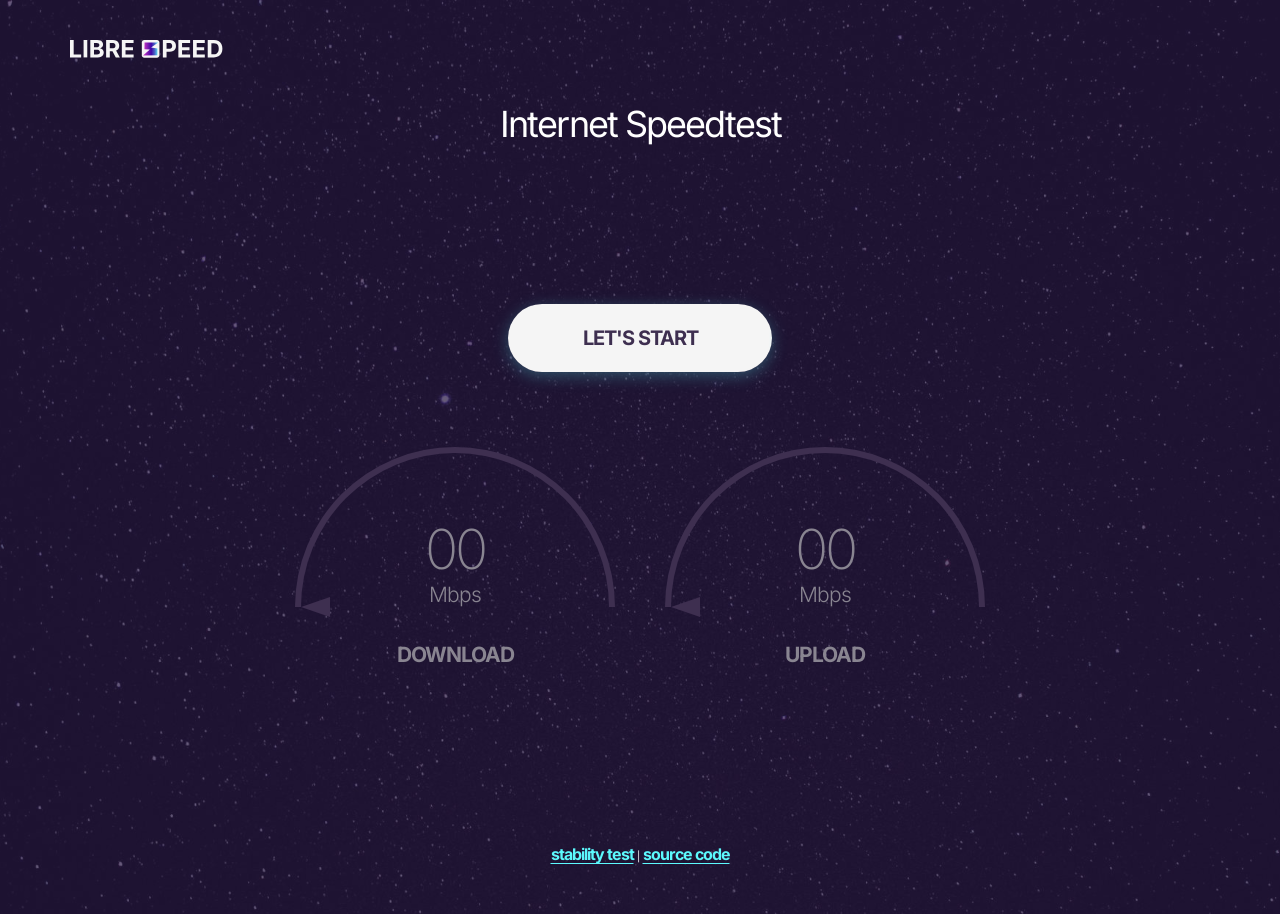
==== frontend/index.html @ df651fca "Implementing Frontend" ====
<!DOCTYPE html>
<html lang="en">
  <head>
    <meta charset="UTF-8" />
    <meta
      name="viewport"
      content="width=device-width, initial-scale=1, shrink-to-fit=no"
    />
    <meta
      name="description"
      content="Free and Open Source Speedtest. Run it right now in your browser, or self-host on a PHP, Golang, Rust or Node server. License: LGPL."
    />
    <link rel="shortcut icon" href="images/favicon.svg" />
    <script type="text/javascript" src="speedtest.js"></script>
    <script type="text/javascript" src="javascript/index.js"></script>
    <link rel="stylesheet" type="text/css" href="styling/index.css" />
    <title>LibreSpeed - Free and Open Source Speedtest</title>
  </head>

  <body>
    <header>
      <img src="images/logo.svg" alt="LibreSpeed" />
    </header>
    <main>
      <h1>Internet Speedtest</h1>

      <div class="server-selector">
        <div class="chosen">
          <div class="chevron">
            <img src="images/chevron.svg" alt="select..." />
          </div>
          <p>current server</p>
          <h2 id="selected-server">searching nearest server...</h2>
        </div>
        <ul class="servers"></ul>
        <p class="sponsor" id="sponsor">&nbsp;</p>
      </div>

      <p id="privacy-warning" class="hidden">
        by clicking the start button you agree to our privacy policy<br />
        <a href="#" id="choose-privacy">or choose your privacy options</a>
      </p>
      <button class="disabled" id="start-button"></button>

      <div class="gauge-layout">
        <div class="ping hidden">
          <span class="label">Ping</span>:&nbsp;
          <span class="value" id="ping">00</span>ms
        </div>

        <div class="gauge download" id="download-gauge">
          <div class="progress"></div>
          <div class="speed"></div>
          <h1><span id="download-speed">00</span> Mbps</h1>
          <h2>Download</h2>
        </div>

        <div class="gauge upload" id="upload-gauge">
          <div class="progress"></div>
          <div class="speed"></div>
          <h1><span id="upload-speed">00</span> Mbps</h1>
          <h2>Upload</h2>
        </div>

        <div class="jitter hidden">
          <span class="label">Jitter</span>:&nbsp;
          <span class="value" id="jitter">00</span>ms
        </div>
      </div>

      <button class="small inverted hidden" id="share-results">
        Share results
      </button>
    </main>
    <footer>
      <p class="source">
        <a href="stability.html">stability test</a> |
        <a href="https://github.com/librespeed/speedtest">source code</a>
      </p>
    </footer>

    <dialog id="share">
      <div class="close-dialog">
        <img src="images/close-button.svg" alt="Close" />
      </div>
      <img id="results" src="" alt="Test results in graphical form" />
      <button id="copy-link">Copy link</button>
    </dialog>

    <dialog id="privacy">
      <div class="close-dialog">
        <img src="images/close-button.svg" alt="Close" />
      </div>
      <section>
        <h1>Privacy Policy</h1>
        <p>
          This HTML5 speed test server is configured with telemetry enabled.
        </p>

        <h2>What data we collect</h2>
        <p>
          At the end of the test, the following data is collected and stored:
        </p>

        <ul>
          <li>Test ID</li>
          <li>Time of testing</li>
          <li>Test results (download and upload speed, ping and jitter)</li>
          <li>IP address</li>
          <li>ISP information</li>
          <li>Approximate location (inferred from IP address, not GPS)</li>
          <li>User agent and browser locale</li>
          <li>Test log (contains no personal information)</li>
        </ul>

        <h2>How we use the data</h2>
        <p>Data collected through this service is used to:</p>

        <ul>
          <li>
            Allow sharing of test results (sharable image for forums, etc.)
          </li>
          <li>
            To improve the service offered to you (for instance, to detect
            problems on our side)
          </li>
        </ul>

        <p>No personal information is disclosed to third parties.</p>

        <h2>Your consent</h2>
        <p>
          By starting the test, you consent to the terms of this privacy policy.
        </p>

        <h2>Data removal</h2>
        <p>
          If you want to have your information deleted, you need to provide
          either the ID of the test or your IP address. This is the only way to
          identify your data, without this information we won't be able to
          comply with your request.
        </p>
        <p>
          Contact this email address for all deletion requests:
          <a href="mailto:PUT@YOUR_EMAIL.HERE">TO BE FILLED BY DEVELOPER</a>.
        </p>
      </section>
      <button id="close-privacy">Close</button>
    </dialog>
  </body>
</html>
---- frontend/styling/index.css ----
/**
 * Design by fromScratch Studio - 2022, 2023 (fromscratch.io)
 * Implementation in HTML/CSS/JS by Timendus - 2024 (https://github.com/Timendus)
 *
 * See https://github.com/librespeed/speedtest/issues/585
 */

@import url("colors.css");
@import url("fonts.css");
@import url("main.css");
@import url("server-selector.css");
@import url("button.css");
@import url("results.css");
@import url("dialog.css");

/* Setting up the basic structure */

* {
  box-sizing: border-box;
  padding: 0;
  margin: 0;
}

html,
body {
  min-height: 100vh;
  width: 100vw;
}

html {
  background-color: var(--background-backup-color);
  background-image: url("../images/background.jpeg");
  background-repeat: no-repeat;
  background-position: center;
  background-size: cover;
  font-size: 10px;

  @media screen and (max-width: 800px) {
    font-size: 8px;
  }
}

body {
  font-family: "Inter", sans-serif;
  background-color: var(--background-overlay-color);
  color: var(--primary-text-color);
  display: flex;
  flex-direction: column;
}

/* Position the logo */

header {
  padding: 4rem 7rem;

  @media screen and (max-width: 800px) {
    padding: 7rem 2rem;
    text-align: center;
  }
}

/* Position the source code link */

footer {
  margin: auto auto 0 auto;
  padding: 5rem;

  & > p.source a {
    font-size: 1.6rem;
    font-weight: 700;
    letter-spacing: -0.1rem;
    color: var(--theme-green);
    text-underline-offset: 0.3rem;
    transition: text-underline-offset 0.2s;

    &:hover {
      color: var(--theme-pink);
      text-underline-offset: 0.5rem;
    }
  }

  @media screen and (max-width: 800px) {
    padding: 4rem;
  }
}
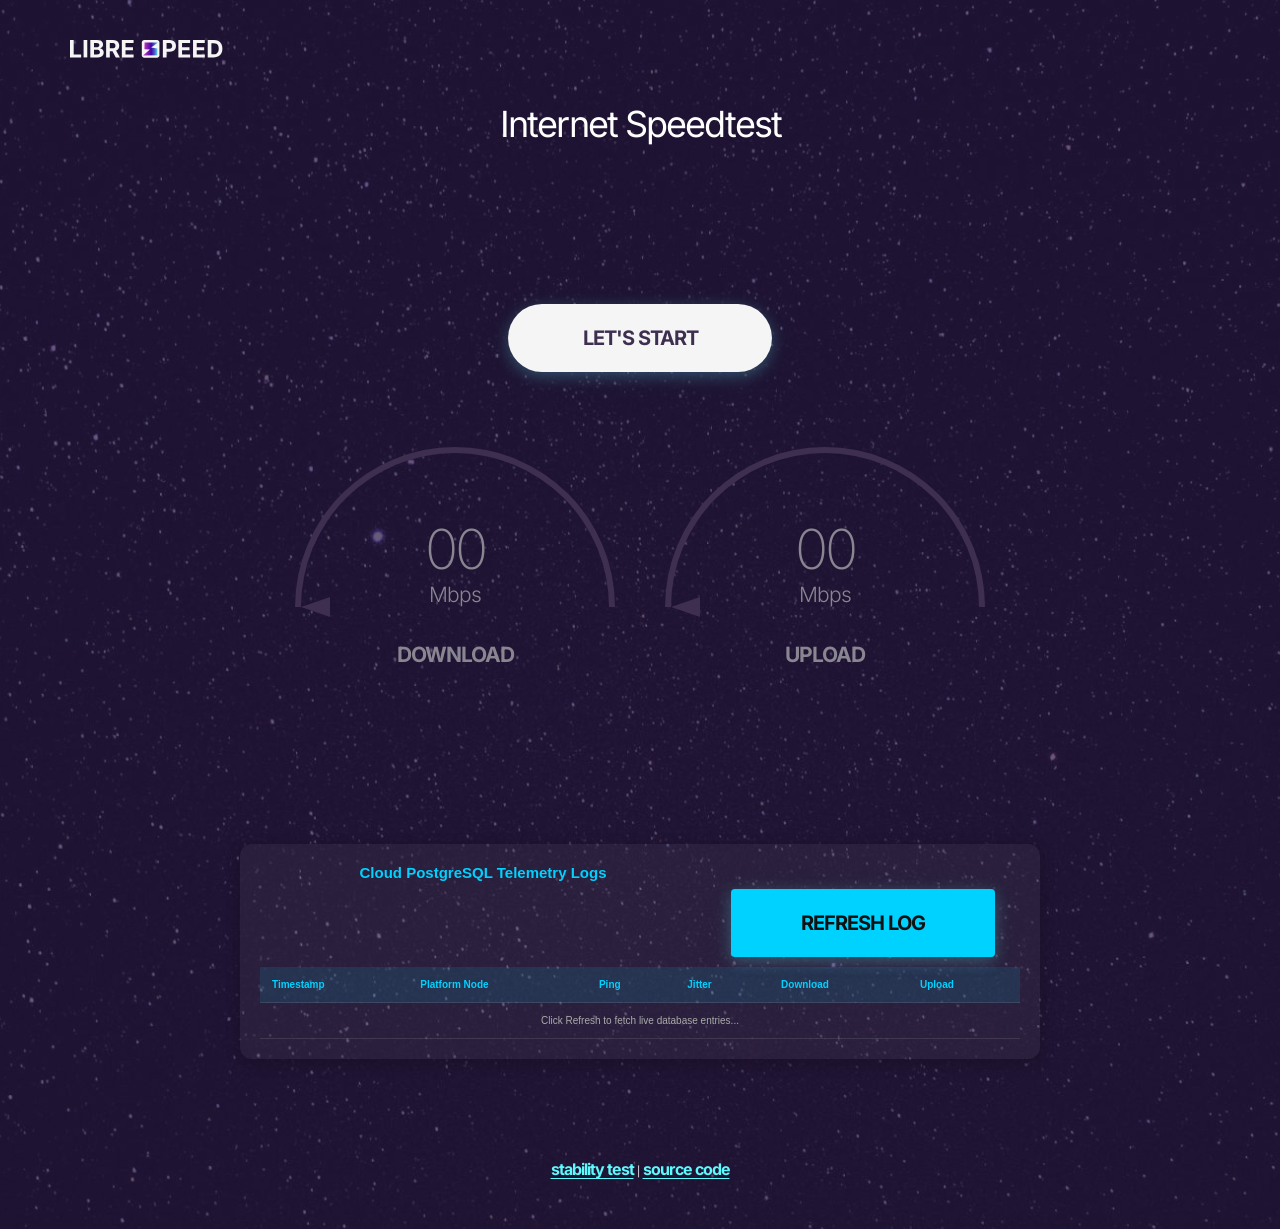
==== commit aecf9dcb: "Update index.html" ====
--- a/frontend/index.html
+++ b/frontend/index.html
@@ -12,9 +12,56 @@
     />
     <link rel="shortcut icon" href="images/favicon.svg" />
     <script type="text/javascript" src="speedtest.js"></script>
-    <script type="text/javascript" src="javascript/index.js"></script>
+    <script type="text/javascript" src="javascript/index.js?v=2"></script>
     <link rel="stylesheet" type="text/css" href="styling/index.css" />
     <title>LibreSpeed - Free and Open Source Speedtest</title>
+    
+    <style>
+      .dashboard-section {
+        max-width: 800px;
+        margin: 50px auto;
+        padding: 20px;
+        background: rgba(255, 255, 255, 0.05);
+        border-radius: 12px;
+        box-shadow: 0 4px 15px rgba(0,0,0,0.2);
+        font-family: sans-serif;
+        color: #fff;
+      }
+      .dashboard-section h2 {
+        text-align: center;
+        margin-bottom: 20px;
+        color: #00d2ff;
+      }
+      .results-table {
+        width: 100%;
+        border-collapse: collapse;
+        margin-top: 10px;
+        text-align: left;
+      }
+      .results-table th, .results-table td {
+        padding: 12px;
+        border-bottom: 1px solid rgba(255, 255, 255, 0.1);
+      }
+      .results-table th {
+        background-color: rgba(0, 210, 255, 0.1);
+        color: #00d2ff;
+      }
+      .results-table tr:hover {
+        background: rgba(255,255,255,0.02);
+      }
+      .refresh-btn {
+        background: #00d2ff;
+        color: #111;
+        border: none;
+        padding: 8px 16px;
+        border-radius: 4px;
+        cursor: pointer;
+        font-weight: bold;
+        float: right;
+        margin-bottom: 10px;
+      }
+      .refresh-btn:hover { background: #00b5dc; }
+    </style>
   </head>
 
   <body>
@@ -71,7 +118,30 @@
       <button class="small inverted hidden" id="share-results">
         Share results
       </button>
+
+      <section class="dashboard-section">
+        <button class="refresh-btn" onclick="loadCloudHistory()">Refresh Log</button>
+        <h2>Cloud PostgreSQL Telemetry Logs</h2>
+        <table class="results-table">
+          <thead>
+            <tr>
+              <th>Timestamp</th>
+              <th>Platform Node</th>
+              <th>Ping</th>
+              <th>Jitter</th>
+              <th>Download</th>
+              <th>Upload</th>
+            </tr>
+          </thead>
+          <tbody id="history-rows">
+            <tr>
+              <td colspan="6" style="text-align:center; color: #aaa;">Click Refresh to fetch live database entries...</td>
+            </tr>
+          </tbody>
+        </table>
+      </section>
     </main>
+
     <footer>
       <p class="source">
         <a href="stability.html">stability test</a> |
@@ -147,5 +217,35 @@
       </section>
       <button id="close-privacy">Close</button>
     </dialog>
+
+    <script>
+      function loadCloudHistory() {
+        fetch('/save-results', { method: 'GET' }) // We can create a quick GET endpoint next to load rows
+          .then(res => res.json())
+          .then(data => {
+            const container = document.getElementById('history-rows');
+            container.innerHTML = '';
+            if(data.length === 0) {
+              container.innerHTML = '<tr><td colspan="6" style="text-align:center;">No entries stored yet.</td></tr>';
+              return;
+            }
+            data.forEach(row => {
+              const tr = document.createElement('tr');
+              tr.innerHTML = `
+                <td>${new Date(row.test_time).toLocaleString()}</td>
+                <td style="color:#00d2ff">${row.testing_platform}</td>
+                <td>${row.ping_ms} ms</td>
+                <td>${row.jitter_ms} ms</td>
+                <td><strong>${row.download_mbps}</strong> Mbps</td>
+                <td><strong>${row.upload_mbps}</strong> Mbps</td>
+              `;
+              container.appendChild(tr);
+            });
+          })
+          .catch(err => console.log("Waiting for backend query interface..."));
+      }
+      // Auto load history metrics when the interface is initialized
+      window.addEventListener('load', loadCloudHistory);
+    </script>
   </body>
 </html>
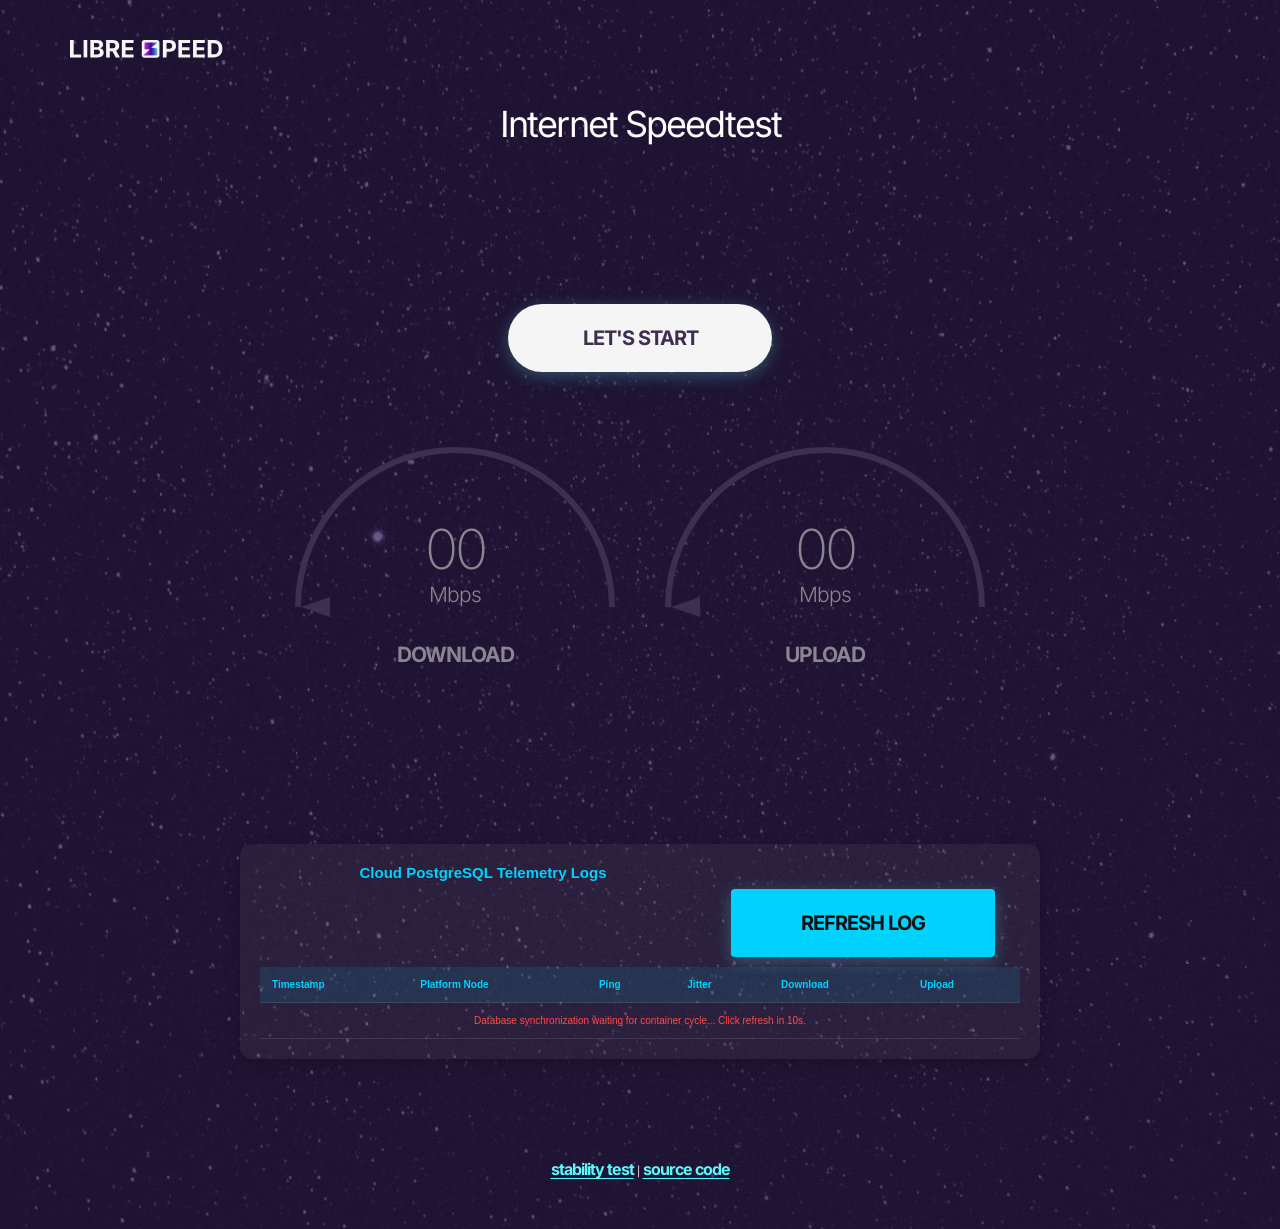
==== commit 8abaad47: "Update index.html" ====
--- a/frontend/index.html
+++ b/frontend/index.html
@@ -218,31 +218,44 @@
       <button id="close-privacy">Close</button>
     </dialog>
 
-    <script>
+ <script>
       function loadCloudHistory() {
-        fetch('/save-results', { method: 'GET' }) // We can create a quick GET endpoint next to load rows
-          .then(res => res.json())
+        // Adding the explicit absolute path ensures it hits your Go handler instead of looking for a static file
+        fetch('/save-results', { method: 'GET' }) 
+          .then(res => {
+            if (!res.ok) throw new Error("Backend response error status: " + res.status);
+            return res.json();
+          })
           .then(data => {
             const container = document.getElementById('history-rows');
             container.innerHTML = '';
-            if(data.length === 0) {
-              container.innerHTML = '<tr><td colspan="6" style="text-align:center;">No entries stored yet.</td></tr>';
+            
+            if (!data || data.length === 0) {
+              container.innerHTML = '<tr><td colspan="6" style="text-align:center; color: #aaa;">No entries stored yet.</td></tr>';
               return;
             }
+            
             data.forEach(row => {
               const tr = document.createElement('tr');
+              // Format timestamp cleanly
+              const testDate = row.test_time ? new Date(row.test_time).toLocaleString() : "Recent Run";
+              
               tr.innerHTML = `
-                <td>${new Date(row.test_time).toLocaleString()}</td>
-                <td style="color:#00d2ff">${row.testing_platform}</td>
-                <td>${row.ping_ms} ms</td>
-                <td>${row.jitter_ms} ms</td>
-                <td><strong>${row.download_mbps}</strong> Mbps</td>
-                <td><strong>${row.upload_mbps}</strong> Mbps</td>
+                <td style="padding: 12px; border-bottom: 1px solid rgba(255,255,255,0.1);">${testDate}</td>
+                <td style="padding: 12px; border-bottom: 1px solid rgba(255,255,255,0.1); color:#00d2ff">${row.testing_platform || 'Unknown Node'}</td>
+                <td style="padding: 12px; border-bottom: 1px solid rgba(255,255,255,0.1);">${row.ping_ms} ms</td>
+                <td style="padding: 12px; border-bottom: 1px solid rgba(255,255,255,0.1);">${row.jitter_ms} ms</td>
+                <td style="padding: 12px; border-bottom: 1px solid rgba(255,255,255,0.1);"><strong>${row.download_mbps}</strong> Mbps</td>
+                <td style="padding: 12px; border-bottom: 1px solid rgba(255,255,255,0.1);"><strong>${row.upload_mbps}</strong> Mbps</td>
               `;
               container.appendChild(tr);
             });
           })
-          .catch(err => console.log("Waiting for backend query interface..."));
+          .catch(err => {
+            console.error("Dashboard synchronization error:", err);
+            const container = document.getElementById('history-rows');
+            container.innerHTML = '<tr><td colspan="6" style="text-align:center; color: #ff4a4a;">Database synchronization waiting for container cycle... Click refresh in 10s.</td></tr>';
+          });
       }
       // Auto load history metrics when the interface is initialized
       window.addEventListener('load', loadCloudHistory);
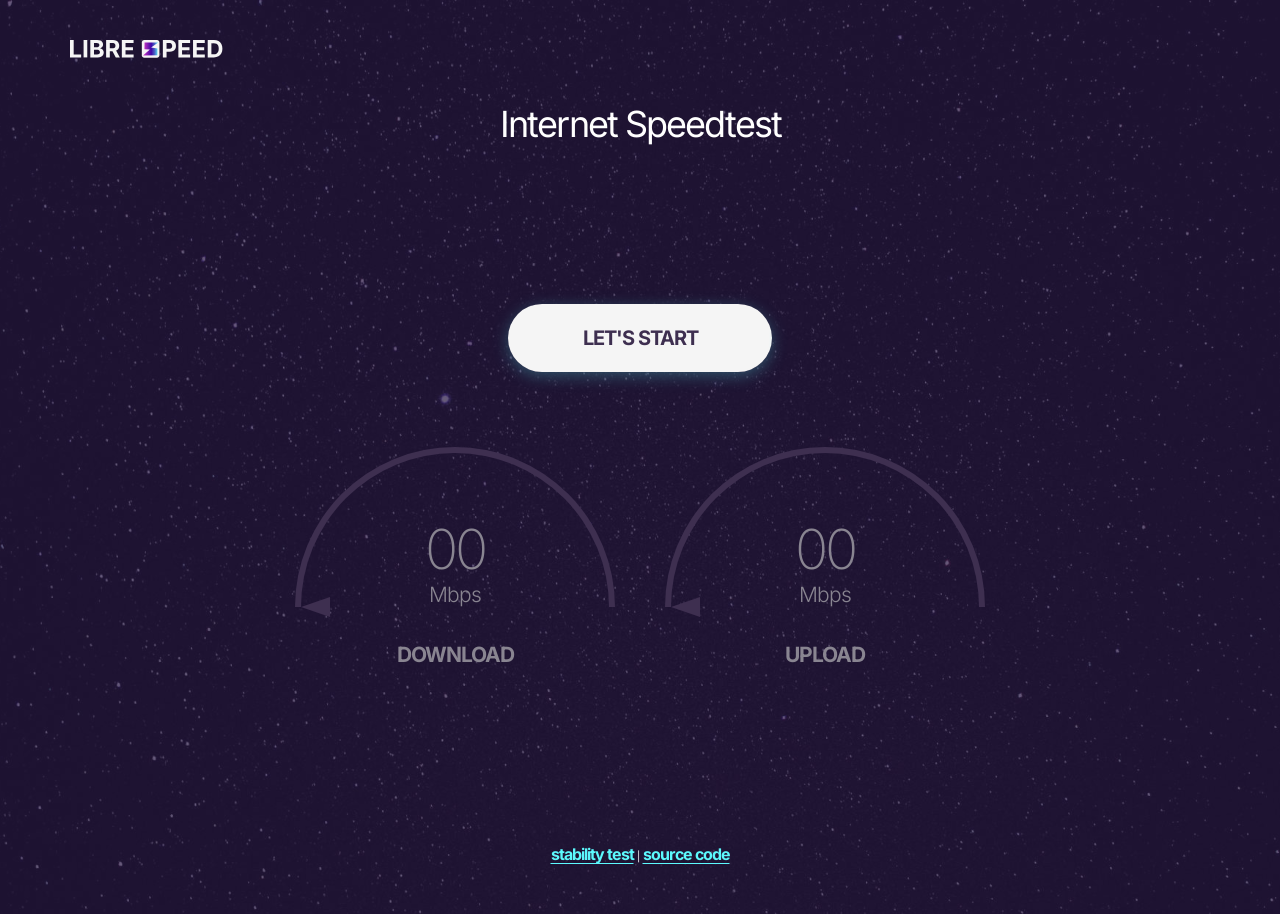
==== commit 4fadfb09: "feat: upgrade network benchmarking with high-precision timing, connection pooling, streaming downloa" ====
--- a/frontend/index.html
+++ b/frontend/index.html
@@ -15,53 +15,6 @@
     <script type="text/javascript" src="javascript/index.js?v=2"></script>
     <link rel="stylesheet" type="text/css" href="styling/index.css" />
     <title>LibreSpeed - Free and Open Source Speedtest</title>
-    
-    <style>
-      .dashboard-section {
-        max-width: 800px;
-        margin: 50px auto;
-        padding: 20px;
-        background: rgba(255, 255, 255, 0.05);
-        border-radius: 12px;
-        box-shadow: 0 4px 15px rgba(0,0,0,0.2);
-        font-family: sans-serif;
-        color: #fff;
-      }
-      .dashboard-section h2 {
-        text-align: center;
-        margin-bottom: 20px;
-        color: #00d2ff;
-      }
-      .results-table {
-        width: 100%;
-        border-collapse: collapse;
-        margin-top: 10px;
-        text-align: left;
-      }
-      .results-table th, .results-table td {
-        padding: 12px;
-        border-bottom: 1px solid rgba(255, 255, 255, 0.1);
-      }
-      .results-table th {
-        background-color: rgba(0, 210, 255, 0.1);
-        color: #00d2ff;
-      }
-      .results-table tr:hover {
-        background: rgba(255,255,255,0.02);
-      }
-      .refresh-btn {
-        background: #00d2ff;
-        color: #111;
-        border: none;
-        padding: 8px 16px;
-        border-radius: 4px;
-        cursor: pointer;
-        font-weight: bold;
-        float: right;
-        margin-bottom: 10px;
-      }
-      .refresh-btn:hover { background: #00b5dc; }
-    </style>
   </head>
 
   <body>
@@ -118,30 +71,7 @@
       <button class="small inverted hidden" id="share-results">
         Share results
       </button>
-
-      <section class="dashboard-section">
-        <button class="refresh-btn" onclick="loadCloudHistory()">Refresh Log</button>
-        <h2>Cloud PostgreSQL Telemetry Logs</h2>
-        <table class="results-table">
-          <thead>
-            <tr>
-              <th>Timestamp</th>
-              <th>Platform Node</th>
-              <th>Ping</th>
-              <th>Jitter</th>
-              <th>Download</th>
-              <th>Upload</th>
-            </tr>
-          </thead>
-          <tbody id="history-rows">
-            <tr>
-              <td colspan="6" style="text-align:center; color: #aaa;">Click Refresh to fetch live database entries...</td>
-            </tr>
-          </tbody>
-        </table>
-      </section>
     </main>
-
     <footer>
       <p class="source">
         <a href="stability.html">stability test</a> |
@@ -217,48 +147,5 @@
       </section>
       <button id="close-privacy">Close</button>
     </dialog>
-
- <script>
-      function loadCloudHistory() {
-        // Adding the explicit absolute path ensures it hits your Go handler instead of looking for a static file
-        fetch('/save-results', { method: 'GET' }) 
-          .then(res => {
-            if (!res.ok) throw new Error("Backend response error status: " + res.status);
-            return res.json();
-          })
-          .then(data => {
-            const container = document.getElementById('history-rows');
-            container.innerHTML = '';
-            
-            if (!data || data.length === 0) {
-              container.innerHTML = '<tr><td colspan="6" style="text-align:center; color: #aaa;">No entries stored yet.</td></tr>';
-              return;
-            }
-            
-            data.forEach(row => {
-              const tr = document.createElement('tr');
-              // Format timestamp cleanly
-              const testDate = row.test_time ? new Date(row.test_time).toLocaleString() : "Recent Run";
-              
-              tr.innerHTML = `
-                <td style="padding: 12px; border-bottom: 1px solid rgba(255,255,255,0.1);">${testDate}</td>
-                <td style="padding: 12px; border-bottom: 1px solid rgba(255,255,255,0.1); color:#00d2ff">${row.testing_platform || 'Unknown Node'}</td>
-                <td style="padding: 12px; border-bottom: 1px solid rgba(255,255,255,0.1);">${row.ping_ms} ms</td>
-                <td style="padding: 12px; border-bottom: 1px solid rgba(255,255,255,0.1);">${row.jitter_ms} ms</td>
-                <td style="padding: 12px; border-bottom: 1px solid rgba(255,255,255,0.1);"><strong>${row.download_mbps}</strong> Mbps</td>
-                <td style="padding: 12px; border-bottom: 1px solid rgba(255,255,255,0.1);"><strong>${row.upload_mbps}</strong> Mbps</td>
-              `;
-              container.appendChild(tr);
-            });
-          })
-          .catch(err => {
-            console.error("Dashboard synchronization error:", err);
-            const container = document.getElementById('history-rows');
-            container.innerHTML = '<tr><td colspan="6" style="text-align:center; color: #ff4a4a;">Database synchronization waiting for container cycle... Click refresh in 10s.</td></tr>';
-          });
-      }
-      // Auto load history metrics when the interface is initialized
-      window.addEventListener('load', loadCloudHistory);
-    </script>
   </body>
 </html>
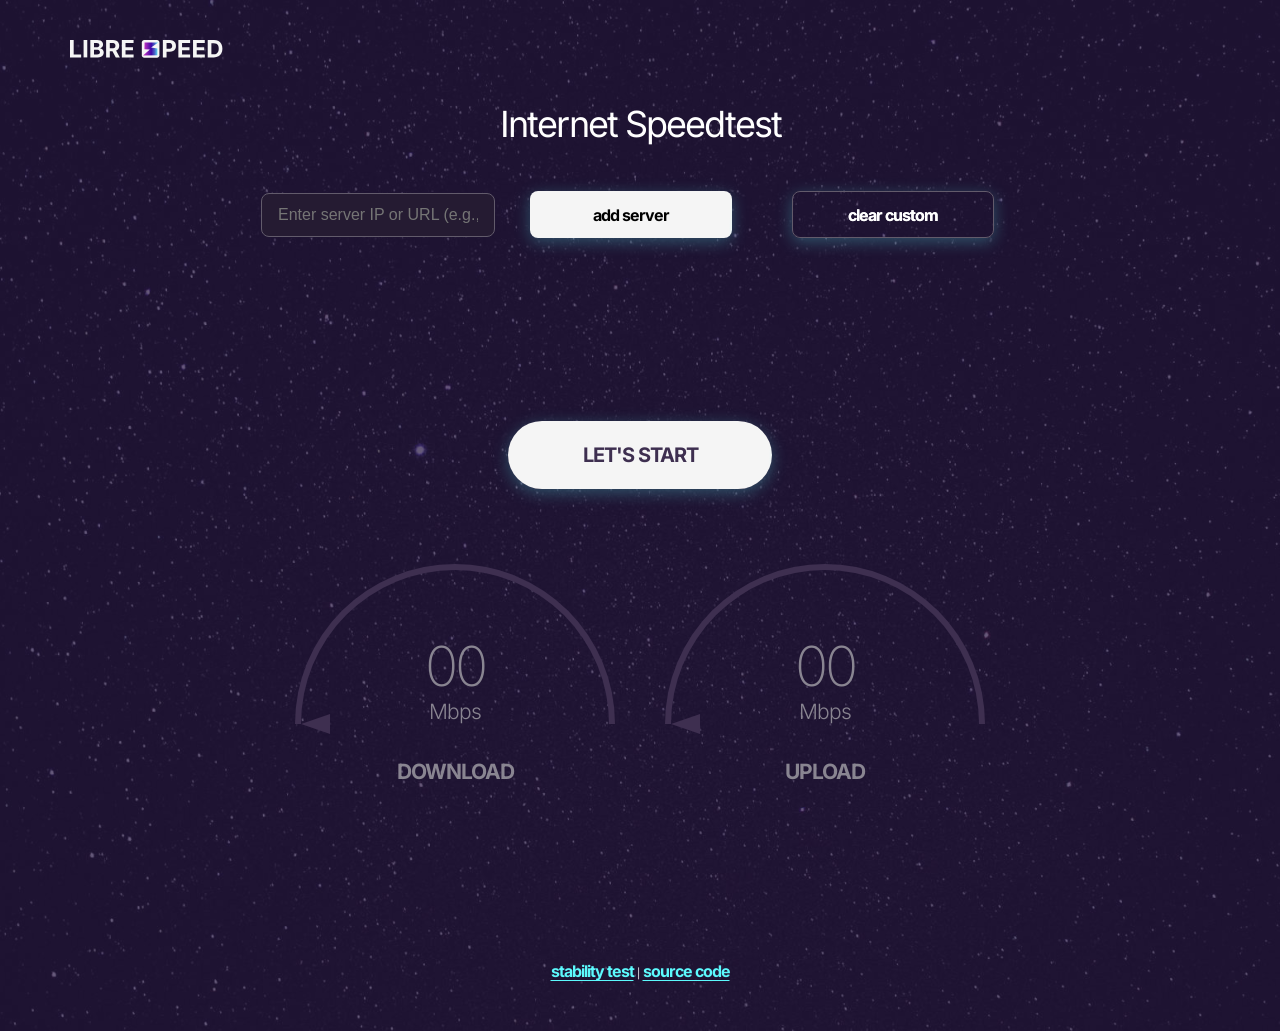
==== commit 08f5cc7a: "feat: implement custom server selection via UI inputs and update client configuration" ====
--- a/frontend/index.html
+++ b/frontend/index.html
@@ -23,6 +23,12 @@
     </header>
     <main>
       <h1>Internet Speedtest</h1>
+
+      <div class="custom-server-inputs">
+        <input type="text" id="custom-server-ip" placeholder="Enter server IP or URL (e.g., 127.0.0.1:8080)" />
+        <button id="add-custom-server" class="small">Add Server</button>
+        <button id="clear-custom-servers" class="small inverted">Clear Custom</button>
+      </div>
 
       <div class="server-selector">
         <div class="chosen">
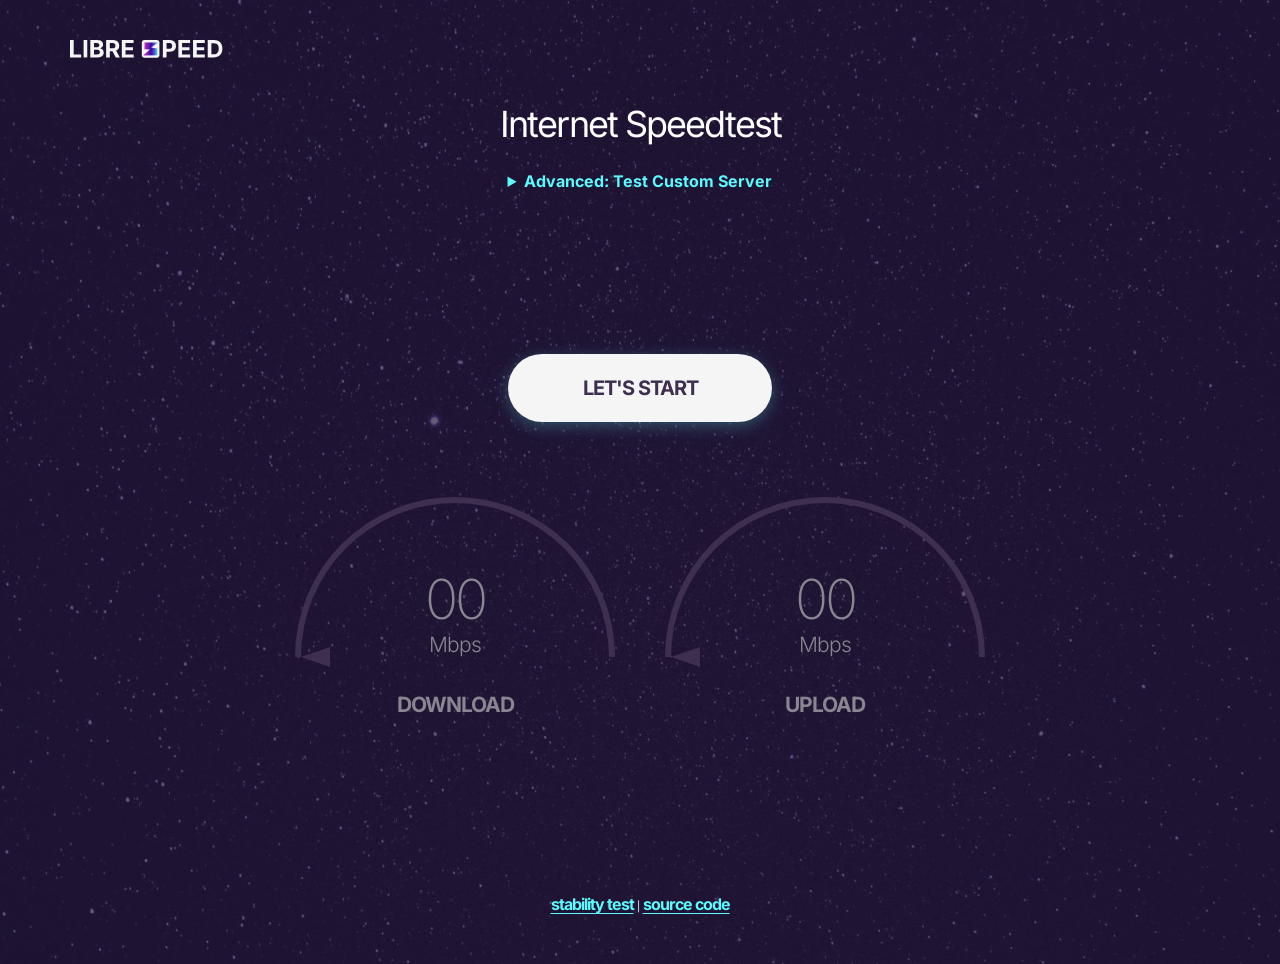
==== commit 5ebe24e3: "feat: add server selector component and move custom server inputs into advanced settings details blo" ====
--- a/frontend/index.html
+++ b/frontend/index.html
@@ -1,157 +1,157 @@
 <!DOCTYPE html>
 <html lang="en">
-  <head>
-    <meta charset="UTF-8" />
-    <meta
-      name="viewport"
-      content="width=device-width, initial-scale=1, shrink-to-fit=no"
-    />
-    <meta
-      name="description"
-      content="Free and Open Source Speedtest. Run it right now in your browser, or self-host on a PHP, Golang, Rust or Node server. License: LGPL."
-    />
-    <link rel="shortcut icon" href="images/favicon.svg" />
-    <script type="text/javascript" src="speedtest.js"></script>
-    <script type="text/javascript" src="javascript/index.js?v=2"></script>
-    <link rel="stylesheet" type="text/css" href="styling/index.css" />
-    <title>LibreSpeed - Free and Open Source Speedtest</title>
-  </head>
 
-  <body>
-    <header>
-      <img src="images/logo.svg" alt="LibreSpeed" />
-    </header>
-    <main>
-      <h1>Internet Speedtest</h1>
+<head>
+  <meta charset="UTF-8" />
+  <meta name="viewport" content="width=device-width, initial-scale=1, shrink-to-fit=no" />
+  <meta name="description"
+    content="Free and Open Source Speedtest. Run it right now in your browser, or self-host on a PHP, Golang, Rust or Node server. License: LGPL." />
+  <link rel="shortcut icon" href="images/favicon.svg" />
+  <script type="text/javascript" src="speedtest.js"></script>
+  <script type="text/javascript" src="javascript/index.js?v=2"></script>
+  <link rel="stylesheet" type="text/css" href="styling/index.css" />
+  <title>LibreSpeed - Free and Open Source Speedtest</title>
+</head>
 
+<body>
+  <header>
+    <img src="images/logo.svg" alt="LibreSpeed" />
+  </header>
+  <main>
+    <h1>Internet Speedtest</h1>
+
+    <details class="advanced-settings">
+      <summary>Advanced: Test Custom Server</summary>
       <div class="custom-server-inputs">
-        <input type="text" id="custom-server-ip" placeholder="Enter server IP or URL (e.g., 127.0.0.1:8080)" />
+        <input type="text" id="custom-server-ip" placeholder="e.g., 192.168.1.100:8080" />
         <button id="add-custom-server" class="small">Add Server</button>
         <button id="clear-custom-servers" class="small inverted">Clear Custom</button>
       </div>
+    </details>
 
-      <div class="server-selector">
-        <div class="chosen">
-          <div class="chevron">
-            <img src="images/chevron.svg" alt="select..." />
-          </div>
-          <p>current server</p>
-          <h2 id="selected-server">searching nearest server...</h2>
+    <div class="server-selector">
+      <div class="chosen">
+        <div class="chevron">
+          <img src="images/chevron.svg" alt="select..." />
         </div>
-        <ul class="servers"></ul>
-        <p class="sponsor" id="sponsor">&nbsp;</p>
+        <p>current server</p>
+        <h2 id="selected-server">searching nearest server...</h2>
+      </div>
+      <ul class="servers"></ul>
+      <p class="sponsor" id="sponsor">&nbsp;</p>
+    </div>
+
+    <p id="privacy-warning" class="hidden">
+      by clicking the start button you agree to our privacy policy<br />
+      <a href="#" id="choose-privacy">or choose your privacy options</a>
+    </p>
+    <button class="disabled" id="start-button"></button>
+
+    <div class="gauge-layout">
+      <div class="ping hidden">
+        <span class="label">Ping</span>:&nbsp;
+        <span class="value" id="ping">00</span>ms
       </div>
 
-      <p id="privacy-warning" class="hidden">
-        by clicking the start button you agree to our privacy policy<br />
-        <a href="#" id="choose-privacy">or choose your privacy options</a>
-      </p>
-      <button class="disabled" id="start-button"></button>
-
-      <div class="gauge-layout">
-        <div class="ping hidden">
-          <span class="label">Ping</span>:&nbsp;
-          <span class="value" id="ping">00</span>ms
-        </div>
-
-        <div class="gauge download" id="download-gauge">
-          <div class="progress"></div>
-          <div class="speed"></div>
-          <h1><span id="download-speed">00</span> Mbps</h1>
-          <h2>Download</h2>
-        </div>
-
-        <div class="gauge upload" id="upload-gauge">
-          <div class="progress"></div>
-          <div class="speed"></div>
-          <h1><span id="upload-speed">00</span> Mbps</h1>
-          <h2>Upload</h2>
-        </div>
-
-        <div class="jitter hidden">
-          <span class="label">Jitter</span>:&nbsp;
-          <span class="value" id="jitter">00</span>ms
-        </div>
+      <div class="gauge download" id="download-gauge">
+        <div class="progress"></div>
+        <div class="speed"></div>
+        <h1><span id="download-speed">00</span> Mbps</h1>
+        <h2>Download</h2>
       </div>
 
-      <button class="small inverted hidden" id="share-results">
-        Share results
-      </button>
-    </main>
-    <footer>
-      <p class="source">
-        <a href="stability.html">stability test</a> |
-        <a href="https://github.com/librespeed/speedtest">source code</a>
+      <div class="gauge upload" id="upload-gauge">
+        <div class="progress"></div>
+        <div class="speed"></div>
+        <h1><span id="upload-speed">00</span> Mbps</h1>
+        <h2>Upload</h2>
+      </div>
+
+      <div class="jitter hidden">
+        <span class="label">Jitter</span>:&nbsp;
+        <span class="value" id="jitter">00</span>ms
+      </div>
+    </div>
+
+    <button class="small inverted hidden" id="share-results">
+      Share results
+    </button>
+  </main>
+  <footer>
+    <p class="source">
+      <a href="stability.html">stability test</a> |
+      <a href="https://github.com/librespeed/speedtest">source code</a>
+    </p>
+  </footer>
+
+  <dialog id="share">
+    <div class="close-dialog">
+      <img src="images/close-button.svg" alt="Close" />
+    </div>
+    <img id="results" src="" alt="Test results in graphical form" />
+    <button id="copy-link">Copy link</button>
+  </dialog>
+
+  <dialog id="privacy">
+    <div class="close-dialog">
+      <img src="images/close-button.svg" alt="Close" />
+    </div>
+    <section>
+      <h1>Privacy Policy</h1>
+      <p>
+        This HTML5 speed test server is configured with telemetry enabled.
       </p>
-    </footer>
 
-    <dialog id="share">
-      <div class="close-dialog">
-        <img src="images/close-button.svg" alt="Close" />
-      </div>
-      <img id="results" src="" alt="Test results in graphical form" />
-      <button id="copy-link">Copy link</button>
-    </dialog>
+      <h2>What data we collect</h2>
+      <p>
+        At the end of the test, the following data is collected and stored:
+      </p>
 
-    <dialog id="privacy">
-      <div class="close-dialog">
-        <img src="images/close-button.svg" alt="Close" />
-      </div>
-      <section>
-        <h1>Privacy Policy</h1>
-        <p>
-          This HTML5 speed test server is configured with telemetry enabled.
-        </p>
+      <ul>
+        <li>Test ID</li>
+        <li>Time of testing</li>
+        <li>Test results (download and upload speed, ping and jitter)</li>
+        <li>IP address</li>
+        <li>ISP information</li>
+        <li>Approximate location (inferred from IP address, not GPS)</li>
+        <li>User agent and browser locale</li>
+        <li>Test log (contains no personal information)</li>
+      </ul>
 
-        <h2>What data we collect</h2>
-        <p>
-          At the end of the test, the following data is collected and stored:
-        </p>
+      <h2>How we use the data</h2>
+      <p>Data collected through this service is used to:</p>
 
-        <ul>
-          <li>Test ID</li>
-          <li>Time of testing</li>
-          <li>Test results (download and upload speed, ping and jitter)</li>
-          <li>IP address</li>
-          <li>ISP information</li>
-          <li>Approximate location (inferred from IP address, not GPS)</li>
-          <li>User agent and browser locale</li>
-          <li>Test log (contains no personal information)</li>
-        </ul>
+      <ul>
+        <li>
+          Allow sharing of test results (sharable image for forums, etc.)
+        </li>
+        <li>
+          To improve the service offered to you (for instance, to detect
+          problems on our side)
+        </li>
+      </ul>
 
-        <h2>How we use the data</h2>
-        <p>Data collected through this service is used to:</p>
+      <p>No personal information is disclosed to third parties.</p>
 
-        <ul>
-          <li>
-            Allow sharing of test results (sharable image for forums, etc.)
-          </li>
-          <li>
-            To improve the service offered to you (for instance, to detect
-            problems on our side)
-          </li>
-        </ul>
+      <h2>Your consent</h2>
+      <p>
+        By starting the test, you consent to the terms of this privacy policy.
+      </p>
 
-        <p>No personal information is disclosed to third parties.</p>
+      <h2>Data removal</h2>
+      <p>
+        If you want to have your information deleted, you need to provide
+        either the ID of the test or your IP address. This is the only way to
+        identify your data, without this information we won't be able to
+        comply with your request.
+      </p>
+      <p>
+        Contact this email address for all deletion requests:
+        <a href="mailto:PUT@YOUR_EMAIL.HERE">TO BE FILLED BY DEVELOPER</a>.
+      </p>
+    </section>
+    <button id="close-privacy">Close</button>
+  </dialog>
+</body>
 
-        <h2>Your consent</h2>
-        <p>
-          By starting the test, you consent to the terms of this privacy policy.
-        </p>
-
-        <h2>Data removal</h2>
-        <p>
-          If you want to have your information deleted, you need to provide
-          either the ID of the test or your IP address. This is the only way to
-          identify your data, without this information we won't be able to
-          comply with your request.
-        </p>
-        <p>
-          Contact this email address for all deletion requests:
-          <a href="mailto:PUT@YOUR_EMAIL.HERE">TO BE FILLED BY DEVELOPER</a>.
-        </p>
-      </section>
-      <button id="close-privacy">Close</button>
-    </dialog>
-  </body>
-</html>
+</html>
